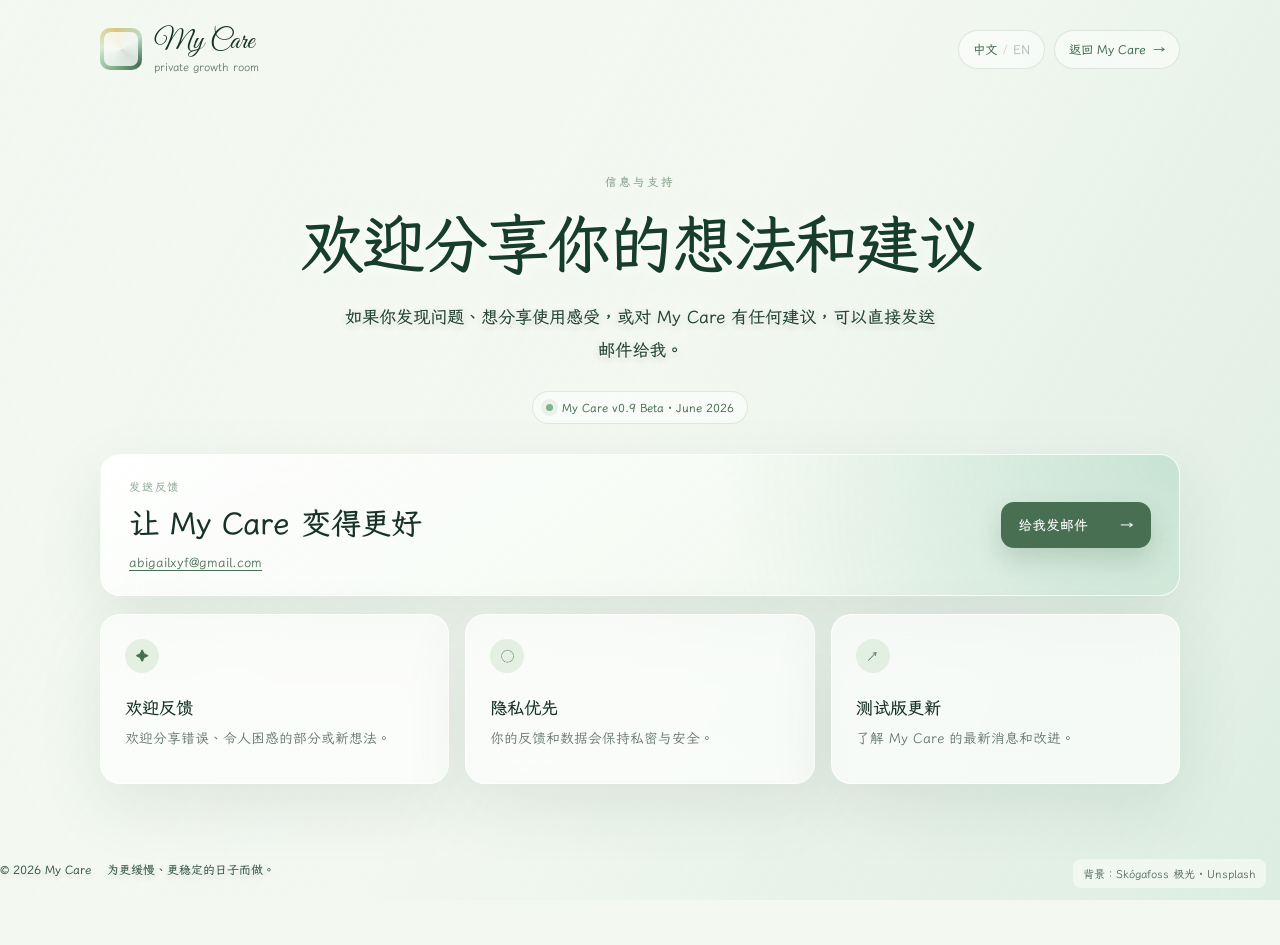
==== about.html @ 4cba3156 "Add bilingual information and support page" ====
<!doctype html>
<html lang="zh-CN">
  <head>
    <meta charset="utf-8" />
    <meta name="viewport" content="width=device-width, initial-scale=1" />
    <meta name="description" content="Information and support for My Care." />
    <title>Information & Support · My Care</title>
    <link rel="stylesheet" href="about.css?v=20260609-8" />
  </head>
  <body>
    <div class="background-credit" id="backgroundCredit" aria-label="背景图片来源"></div>
    <header class="about-nav">
      <a class="about-brand" href="index.html" aria-label="Back to My Care">
        <span class="brand-mark" aria-hidden="true"><i></i></span>
        <span><strong>My Care</strong><small>private growth room</small></span>
      </a>
      <div class="nav-actions">
        <button class="language-toggle" id="aboutLanguageToggle" type="button" aria-label="Switch language">
          <span data-lang-label="zh">中文</span><i aria-hidden="true">/</i><span data-lang-label="en">EN</span>
        </button>
        <a class="back-link" href="index.html"><span data-i18n="back">返回 My Care</span> <span aria-hidden="true">→</span></a>
      </div>
    </header>

    <main class="about-main">
      <section class="support-hero">
        <div class="hero-copy">
          <p class="eyebrow" data-i18n="eyebrow">Information & Support</p>
          <h1 data-i18n="title">欢迎分享你的想法和建议</h1>
          <p class="hero-subtitle" data-i18n="subtitle">如果你发现问题、想分享使用感受，或对 My Care 有任何建议，可以直接发送邮件给我。</p>
          <div class="version-pill"><span></span>My Care v0.9 Beta · June 2026</div>
        </div>

        <aside class="feedback-card">
          <p class="card-kicker" data-i18n="feedbackKicker">Send feedback</p>
          <h2 data-i18n="feedbackTitle">让 My Care 变得更好</h2>
          <a class="email-address" href="mailto:abigailxyf@gmail.com?subject=My%20Care%20Feedback">abigailxyf@gmail.com</a>
          <a class="email-button" href="mailto:abigailxyf@gmail.com?subject=My%20Care%20Feedback">
            <span data-i18n="emailAction">给我发邮件</span><span aria-hidden="true">→</span>
          </a>
        </aside>
      </section>

      <section class="support-grid" aria-label="Support information">
        <article class="mini-card">
          <span class="card-icon" aria-hidden="true">✦</span>
          <h2 data-i18n="welcomeTitle">欢迎反馈</h2>
          <p data-i18n="welcomeCopy">欢迎分享错误、令人困惑的部分或新想法。</p>
        </article>
        <article class="mini-card">
          <span class="card-icon" aria-hidden="true">◌</span>
          <h2 data-i18n="privacyTitle">隐私优先</h2>
          <p data-i18n="privacyCopy">你的反馈和数据会保持私密与安全。</p>
        </article>
        <article class="mini-card">
          <span class="card-icon" aria-hidden="true">↗</span>
          <h2 data-i18n="updatesTitle">测试版更新</h2>
          <p data-i18n="updatesCopy">了解 My Care 的最新消息和改进。</p>
        </article>
      </section>
    </main>

    <footer class="about-footer">
      <span>© 2026 My Care</span>
      <span data-i18n="footerLine">为更缓慢、更稳定的日子而做。</span>
    </footer>

    <script src="about.js?v=20260609-5"></script>
  </body>
</html>
---- about.css ----
@import url("https://fonts.googleapis.com/css2?family=Great+Vibes&family=LXGW+WenKai+TC&family=Noto+Sans+SC:wght@400;500;600;700&family=Noto+Serif+SC:wght@400;500;600;700&display=swap");

:root {
  --ink: #183228;
  --muted: #62756a;
  --moss: #496f52;
  --leaf: #7fb38c;
  --paper: #f3f8f1;
  --line: rgba(73, 111, 82, 0.14);
  --font-body: "LXGW WenKai TC", "Noto Serif SC", "Noto Sans SC", sans-serif;
  --font-display: "Noto Serif SC", "LXGW WenKai TC", serif;
  --font-script: "Great Vibes", cursive;
}

* {
  box-sizing: border-box;
}

body {
  position: relative;
  isolation: isolate;
  min-height: 100vh;
  margin: 0;
  color: var(--ink);
  font-family: var(--font-body);
  background: var(--paper);
  background-attachment: fixed;
}

body::before {
  content: "";
  position: fixed;
  inset: 0;
  z-index: -1;
  pointer-events: none;
  background:
    linear-gradient(120deg, rgba(243, 248, 241, 0.78), rgba(243, 248, 241, 0.58) 48%, rgba(185, 219, 200, 0.38)),
    var(--active-bg, none);
  background-position: center;
  background-size: cover;
}

.background-credit {
  position: fixed;
  right: 14px;
  bottom: 12px;
  z-index: 5;
  max-width: min(360px, calc(100vw - 28px));
  padding: 7px 10px;
  border-radius: 8px;
  background: rgba(247, 251, 245, 0.7);
  color: rgba(24, 50, 40, 0.74);
  font-size: 0.7rem;
  backdrop-filter: blur(12px);
}

a {
  color: inherit;
}

.about-nav,
.about-main,
.about-footer {
  width: min(1080px, calc(100% - 40px));
  margin-inline: auto;
}

.about-nav {
  display: flex;
  align-items: center;
  justify-content: space-between;
  gap: 20px;
  padding: 24px 0;
}

.about-brand {
  display: flex;
  align-items: center;
  gap: 12px;
  text-decoration: none;
}

.about-brand > span:last-child {
  display: grid;
}

.about-brand strong {
  font-family: var(--font-script);
  font-size: 1.75rem;
  font-weight: 400;
}

.about-brand small {
  color: var(--muted);
  font-size: 0.7rem;
}

.brand-mark {
  width: 42px;
  height: 42px;
  padding: 4px;
  border-radius: 10px;
  background: conic-gradient(from 130deg, var(--moss), var(--leaf), #d9ead6, #d9c77a, #b9dbc8, var(--moss));
}

.brand-mark i {
  display: block;
  width: 100%;
  height: 100%;
  border-radius: 7px;
  background: rgba(255, 255, 255, 0.78);
}

.nav-actions {
  display: flex;
  align-items: center;
  gap: 9px;
}

.language-toggle,
.back-link {
  min-height: 39px;
  padding: 0 14px;
  border: 1px solid var(--line);
  border-radius: 999px;
  background: rgba(255, 255, 255, 0.5);
  color: var(--moss);
  font: 700 0.78rem var(--font-body);
  text-decoration: none;
  backdrop-filter: blur(12px);
  transition: transform 180ms ease, background 180ms ease;
}

.language-toggle {
  display: inline-flex;
  align-items: center;
  gap: 6px;
  cursor: pointer;
}

.language-toggle span {
  opacity: 0.4;
}

.language-toggle span.active {
  opacity: 1;
}

.language-toggle i {
  opacity: 0.24;
  font-style: normal;
}

.back-link {
  display: inline-flex;
  align-items: center;
  gap: 7px;
}

.language-toggle:hover,
.back-link:hover {
  background: rgba(255, 255, 255, 0.84);
  transform: translateY(-1px);
}

.about-main {
  padding: clamp(48px, 7vw, 76px) 0 54px;
}

.support-hero {
  display: grid;
  gap: 30px;
}

.hero-copy {
  max-width: 760px;
  margin-inline: auto;
  text-align: center;
}

.eyebrow {
  margin: 0 0 18px;
  color: rgba(73, 111, 82, 0.62);
  font-size: 0.72rem;
  font-weight: 700;
  letter-spacing: 0.18em;
  text-transform: uppercase;
}

.hero-copy h1 {
  margin: 0;
  color: #173d2d;
  font-family: var(--font-display);
  font-size: clamp(2.45rem, 5vw, 4.7rem);
  font-weight: 600;
  letter-spacing: -0.035em;
  line-height: 1.13;
  text-shadow:
    0 1px 1px rgba(255, 255, 255, 0.98),
    0 0 13px rgba(255, 255, 255, 0.84),
    0 0 30px rgba(244, 250, 242, 0.72);
}

.hero-subtitle {
  max-width: 600px;
  margin: 22px auto 0;
  color: #274735;
  font-size: clamp(0.98rem, 1.8vw, 1.08rem);
  font-weight: 600;
  line-height: 1.9;
  text-shadow:
    0 1px 1px rgba(255, 255, 255, 1),
    0 0 7px rgba(255, 255, 255, 1),
    0 0 18px rgba(247, 251, 245, 0.98),
    0 2px 8px rgba(24, 50, 40, 0.28);
}

.version-pill {
  display: inline-flex;
  align-items: center;
  gap: 9px;
  margin-top: 24px;
  padding: 8px 13px;
  border: 1px solid var(--line);
  border-radius: 999px;
  background: rgba(255, 255, 255, 0.48);
  color: var(--moss);
  font-size: 0.72rem;
  font-weight: 700;
  backdrop-filter: blur(12px);
}

.version-pill span {
  width: 7px;
  height: 7px;
  border-radius: 50%;
  background: var(--leaf);
  box-shadow: 0 0 0 5px rgba(127, 179, 140, 0.13);
}

.feedback-card,
.mini-card {
  position: relative;
  overflow: hidden;
  border: 1px solid rgba(255, 255, 255, 0.82);
  background: rgba(255, 255, 255, 0.65);
  box-shadow: 0 22px 64px rgba(38, 75, 54, 0.1);
  backdrop-filter: blur(18px);
}

.feedback-card {
  display: grid;
  grid-template-columns: minmax(0, 1fr) auto;
  align-items: center;
  gap: 18px 32px;
  min-height: 0;
  padding: 24px 28px;
  border-radius: 20px;
  background:
    radial-gradient(circle at 100% 0%, rgba(185, 219, 200, 0.72), transparent 42%),
    linear-gradient(145deg, rgba(255, 255, 255, 0.9), rgba(238, 248, 235, 0.68));
}

.card-kicker {
  grid-column: 1;
  margin: 0 0 -8px;
  color: rgba(73, 111, 82, 0.58);
  font-size: 0.7rem;
  font-weight: 700;
  letter-spacing: 0.16em;
  text-transform: uppercase;
}

.feedback-card h2 {
  grid-column: 1;
  max-width: none;
  margin: 0;
  font-family: var(--font-display);
  font-size: clamp(1.35rem, 2.5vw, 1.9rem);
  font-weight: 600;
  line-height: 1.3;
}

.email-address {
  grid-column: 1;
  width: fit-content;
  margin-top: -8px;
  color: var(--moss);
  font-size: 0.82rem;
  text-underline-offset: 3px;
}

.email-button {
  grid-column: 2;
  grid-row: 1 / 4;
  display: flex;
  align-items: center;
  justify-content: space-between;
  gap: 20px;
  min-width: 150px;
  margin-top: 0;
  padding: 14px 17px;
  border-radius: 13px;
  background: #496f52;
  color: #fff;
  font-size: 0.86rem;
  font-weight: 700;
  text-decoration: none;
  box-shadow: 0 12px 26px rgba(38, 75, 54, 0.18);
  transform: translateY(0);
  transition: transform 120ms ease, background 180ms ease, box-shadow 120ms ease;
}

.email-button:hover {
  background: #365f49;
  transform: translateY(-2px);
}

.email-button:active {
  background: #2d513e;
  box-shadow:
    inset 0 3px 8px rgba(18, 42, 30, 0.32),
    0 4px 10px rgba(38, 75, 54, 0.14);
  transform: translateY(2px) scale(0.985);
}

.email-button:focus-visible {
  outline: 3px solid rgba(255, 255, 255, 0.9);
  outline-offset: 3px;
}

.support-grid {
  display: grid;
  grid-template-columns: repeat(3, minmax(0, 1fr));
  gap: 16px;
  margin-top: 18px;
}

.mini-card {
  min-height: 170px;
  padding: 24px;
  border-radius: 20px;
  transition: transform 180ms ease, box-shadow 180ms ease;
}

.mini-card:hover {
  box-shadow: 0 26px 68px rgba(38, 75, 54, 0.13);
  transform: translateY(-3px);
}

.card-icon {
  display: grid;
  width: 34px;
  height: 34px;
  place-items: center;
  border-radius: 50%;
  background: rgba(217, 234, 214, 0.68);
  color: var(--moss);
  font-size: 0.82rem;
}

.mini-card h2 {
  margin: 23px 0 8px;
  font-family: var(--font-display);
  font-size: 1.08rem;
  font-weight: 600;
}

.mini-card p {
  margin: 0;
  color: var(--muted);
  font-size: 0.86rem;
  line-height: 1.7;
}

.about-footer {
  display: inline-flex;
  flex-wrap: wrap;
  gap: 16px;
  margin-bottom: 32px;
  padding: 24px 0 36px;
  color: #365846;
  font-size: 0.74rem;
  font-weight: 700;
  text-shadow:
    0 1px 1px rgba(255, 255, 255, 1),
    0 0 7px rgba(255, 255, 255, 1),
    0 0 16px rgba(247, 251, 245, 0.98),
    0 2px 7px rgba(24, 50, 40, 0.28);
}

@media (max-width: 820px) {
  .feedback-card {
    grid-template-columns: 1fr;
    padding: 24px;
  }

  .email-button {
    grid-column: 1;
    grid-row: auto;
    margin-top: 8px;
  }
}

@media (max-width: 680px) {
  .about-nav,
  .about-main,
  .about-footer {
    width: min(100% - 28px, 1080px);
  }

  .about-nav {
    align-items: flex-start;
  }

  .about-brand small,
  .back-link span:first-child {
    display: none;
  }

  .about-main {
    padding-top: 32px;
  }

  .support-grid {
    grid-template-columns: 1fr;
  }

  .mini-card {
    min-height: 0;
  }

}
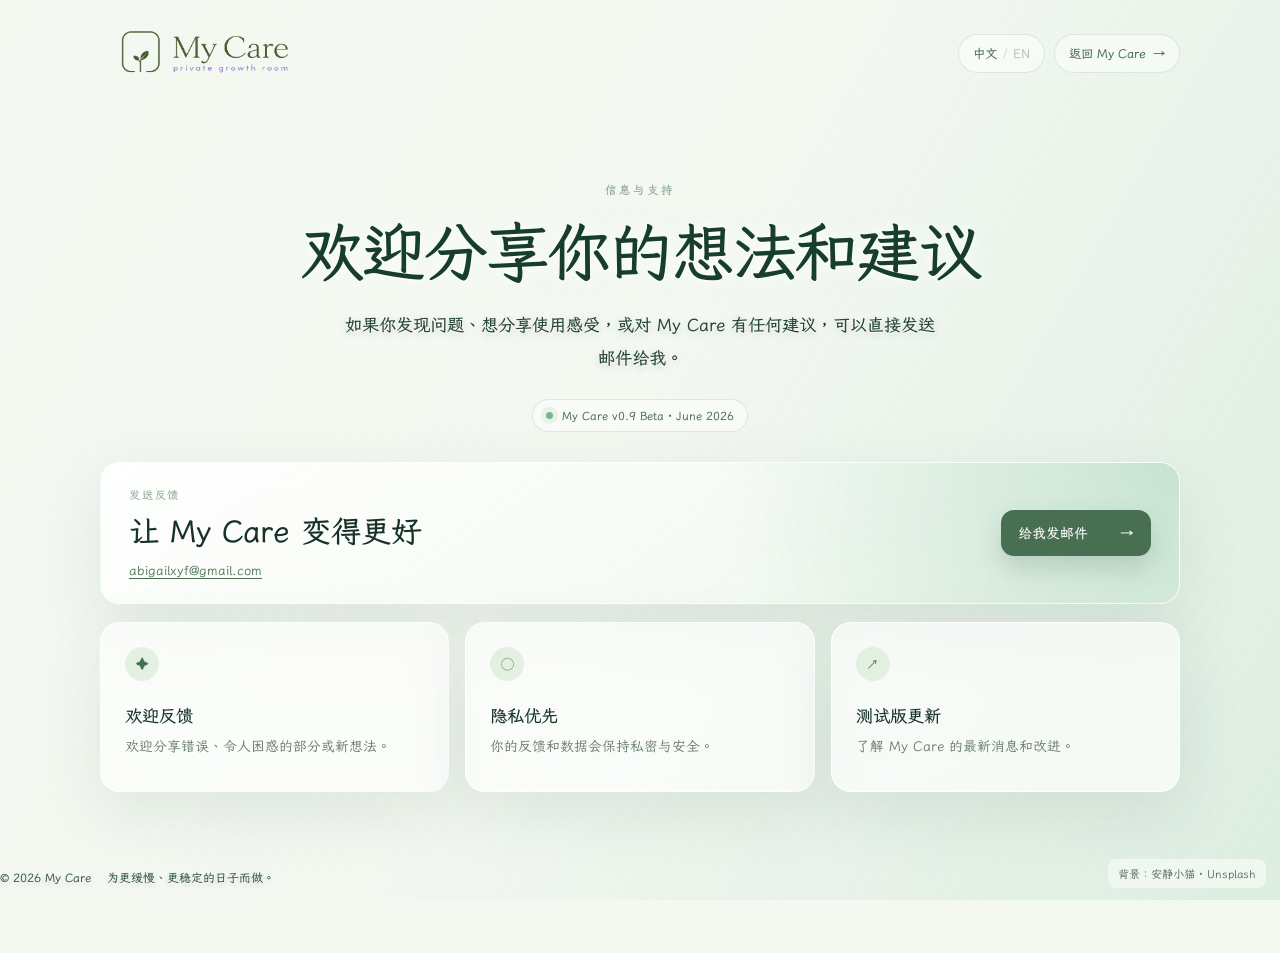
==== commit 4751ec2f: "Polish home readability and navigation" ====
--- a/about.html
+++ b/about.html
@@ -4,15 +4,16 @@
     <meta charset="utf-8" />
     <meta name="viewport" content="width=device-width, initial-scale=1" />
     <meta name="description" content="Information and support for My Care." />
+    <meta property="og:image" content="assets/images/my-care-logo.png?v=20260609-2" />
     <title>Information & Support · My Care</title>
-    <link rel="stylesheet" href="about.css?v=20260609-8" />
+    <link rel="icon" type="image/png" href="assets/images/my-care-logo.png?v=20260609-2" />
+    <link rel="stylesheet" href="about.css?v=20260609-9" />
   </head>
   <body>
     <div class="background-credit" id="backgroundCredit" aria-label="背景图片来源"></div>
     <header class="about-nav">
       <a class="about-brand" href="index.html" aria-label="Back to My Care">
-        <span class="brand-mark" aria-hidden="true"><i></i></span>
-        <span><strong>My Care</strong><small>private growth room</small></span>
+        <img class="about-brand-logo" src="assets/images/my-care-logo.png?v=20260609-2" alt="My Care · private growth room" />
       </a>
       <div class="nav-actions">
         <button class="language-toggle" id="aboutLanguageToggle" type="button" aria-label="Switch language">
--- a/about.css
+++ b/about.css
@@ -76,39 +76,17 @@
 .about-brand {
   display: flex;
   align-items: center;
-  gap: 12px;
+  width: 230px;
+  height: 58px;
+  overflow: hidden;
   text-decoration: none;
 }
 
-.about-brand > span:last-child {
-  display: grid;
-}
-
-.about-brand strong {
-  font-family: var(--font-script);
-  font-size: 1.75rem;
-  font-weight: 400;
-}
-
-.about-brand small {
-  color: var(--muted);
-  font-size: 0.7rem;
-}
-
-.brand-mark {
-  width: 42px;
-  height: 42px;
-  padding: 4px;
-  border-radius: 10px;
-  background: conic-gradient(from 130deg, var(--moss), var(--leaf), #d9ead6, #d9c77a, #b9dbc8, var(--moss));
-}
-
-.brand-mark i {
+.about-brand-logo {
   display: block;
-  width: 100%;
-  height: 100%;
-  border-radius: 7px;
-  background: rgba(255, 255, 255, 0.78);
+  width: 230px;
+  max-width: none;
+  height: auto;
 }
 
 .nav-actions {
@@ -413,7 +391,6 @@
     align-items: flex-start;
   }
 
-  .about-brand small,
   .back-link span:first-child {
     display: none;
   }
